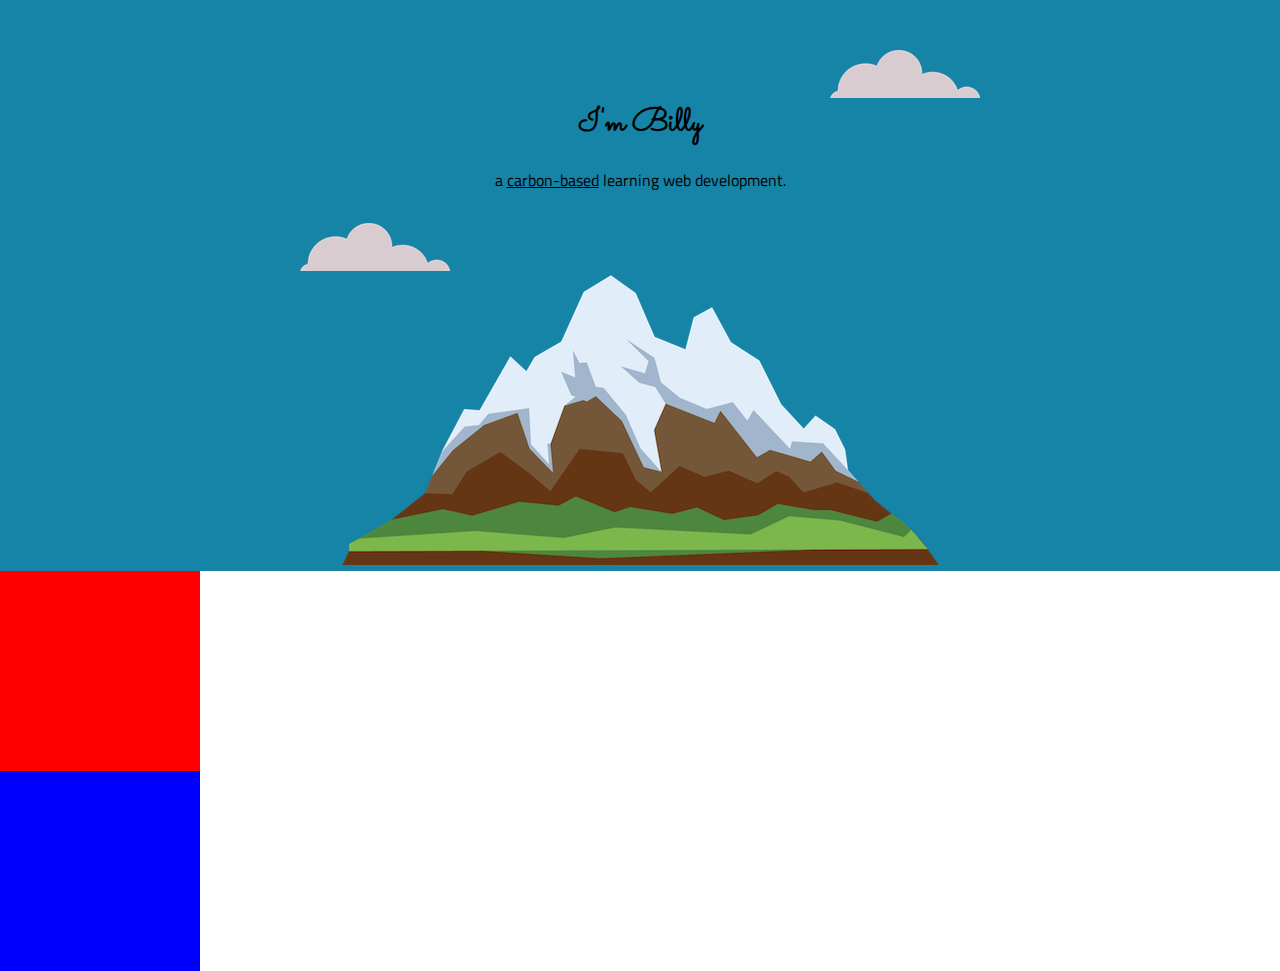
==== rev2/index.html @ 7c3bb885 "fun with css" ====
<!DOCTYPE html>
<html lang="en" dir="ltr">
  <head>
    <meta charset="utf-8">
    <title>Billy Ellison</title>
    <link rel="stylesheet" href="css/styles.css">
    <link rel="icon" href="favicon.ico">
    <link href="https://fonts.googleapis.com/css?family=Montserrat|Sacramento|Titillium+Web" rel="stylesheet">
  </head>
  <body>
    <div class="top-container">
      <img class="top-cloud" src="images/cloud.png" alt="cloud-img">
      <h1>I'm Billy</h1>
      <p>a <span class="ul">carbon-based</span> learning web development.</p>
      <img class="bottom-cloud" src="images/cloud.png" alt="cloud-img">
      <img src="images/mountain.png" alt="mountain-img">
    </div>
    <div class="middle-container">

    </div>
    <div class="bottom-container">

    </div>

  </body>
</html>
---- rev2/css/styles.css ----
body{
  margin: 0;
  text-align: center;
  font-family: 'Titillium Web', sans-serif;
}

h1 {
  margin-top: 0;
  font-family: 'Sacramento', cursive;
}

h2 {
  font-family: 'Montserrat', sans-serif;
}

h3 {
  font-family: 'Montserrat', sans-serif;
}

.top-container {
  background-color: #1684a7;
  position: relative;
  padding-top: 100px;
}

.middle-container {
  background-color: red;
  height: 200px;
  width: 200px;
}

.bottom-container {
  background-color: blue;
  height: 200px;
  width: 200px;
}

.top-cloud {
  position: absolute;
  right: 300px;
  top: 50px;
}

.bottom-cloud {
  position: absolute;
  left: 300px;
  bottom: 300px;
}

.ul {
  text-decoration: underline;
}
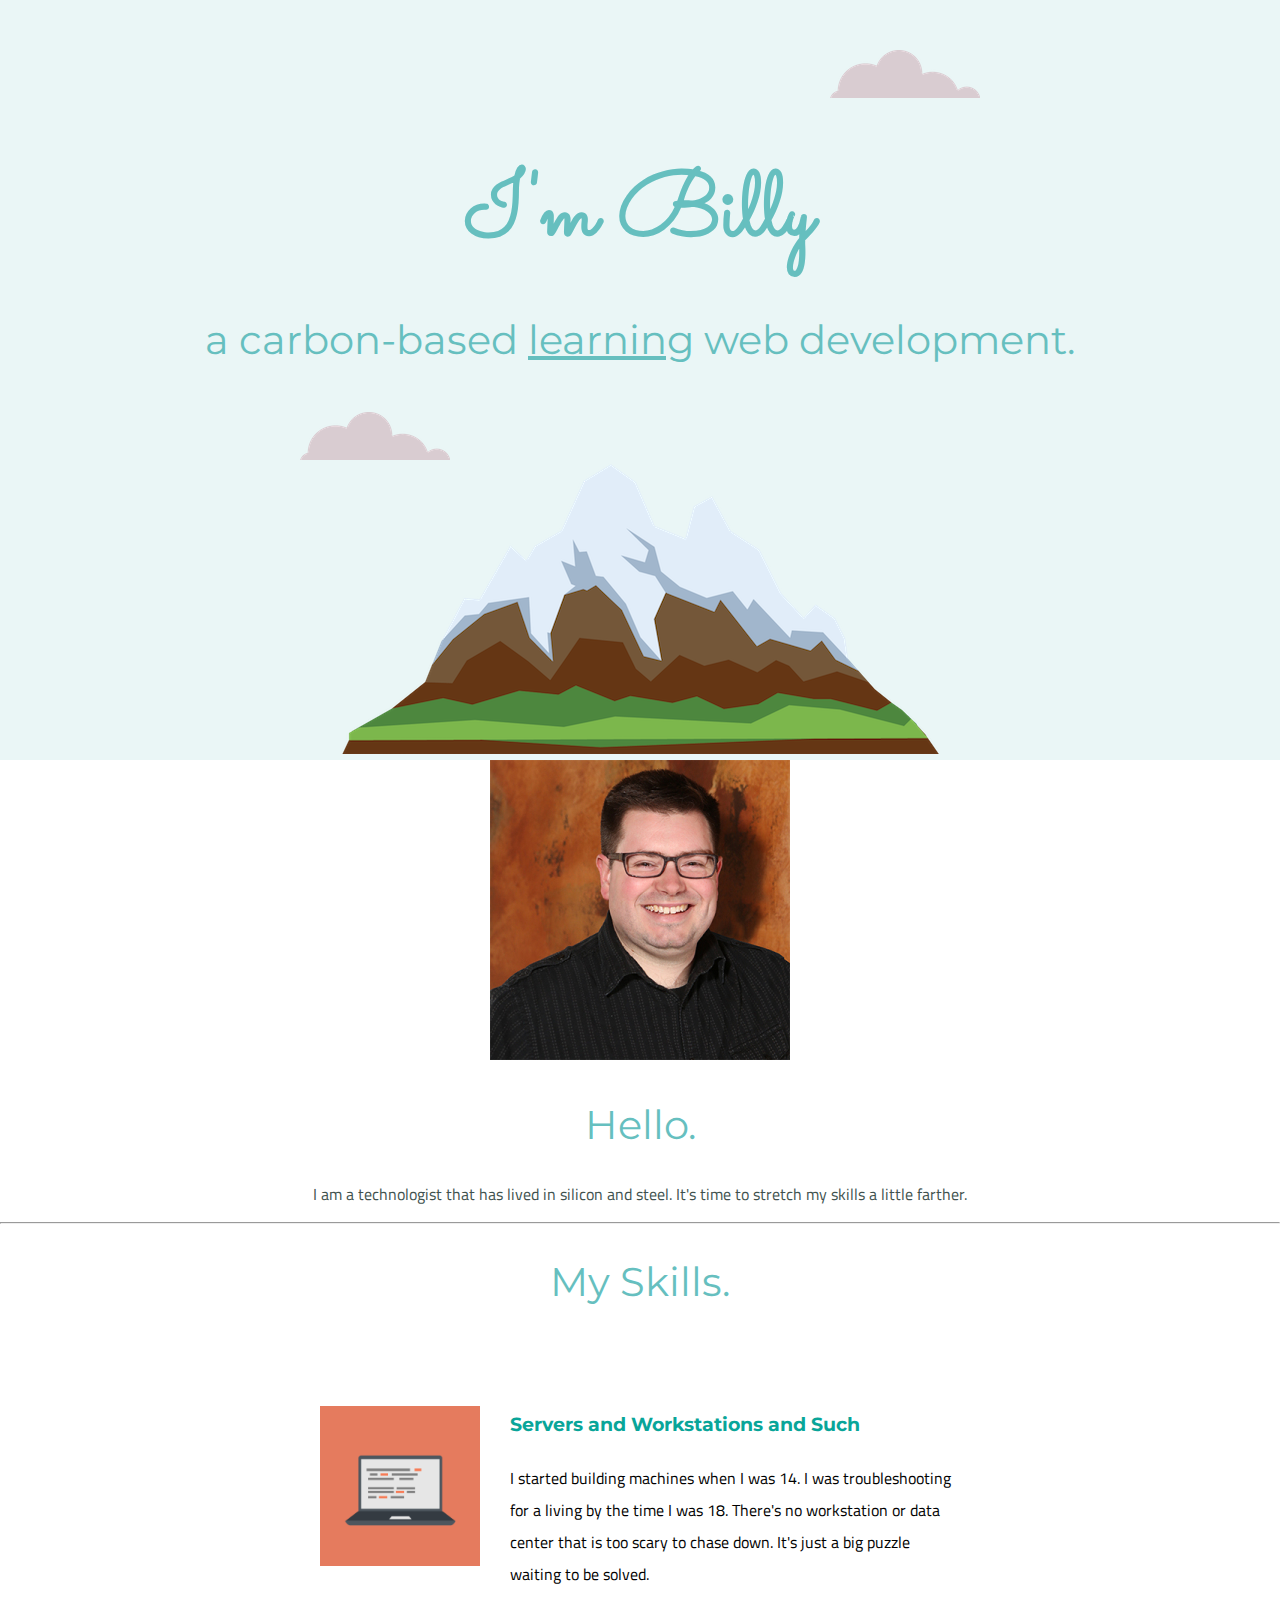
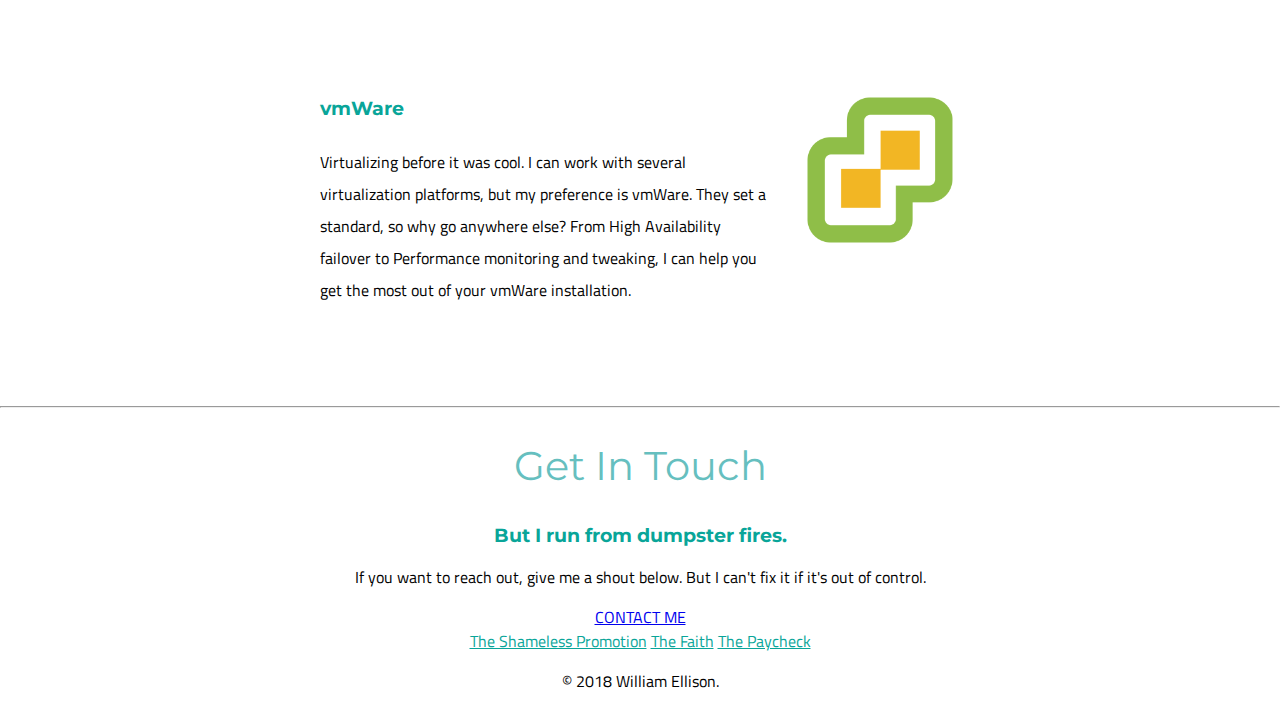
==== commit 68dbfe6c: "Latest Revisions with CSS updates" ====
--- a/rev2/index.html
+++ b/rev2/index.html
@@ -11,16 +11,47 @@
     <div class="top-container">
       <img class="top-cloud" src="images/cloud.png" alt="cloud-img">
       <h1>I'm Billy</h1>
-      <p>a <span class="ul">carbon-based</span> learning web development.</p>
+      <h2>a carbon-based <span class="ul">learning</span> web development.</h2>
       <img class="bottom-cloud" src="images/cloud.png" alt="cloud-img">
       <img src="images/mountain.png" alt="mountain-img">
     </div>
     <div class="middle-container">
+      <div class="profile">
+        <img src="images/me.jpg" alt="Me-img">
+        <h2>Hello.</h2>
+        <p>I am a technologist that has lived in silicon and steel. It's time to stretch my skills a little farther.</p>
+      </div>
+      <hr>
+      <div class="skills">
+        <h2>My Skills.</h2>
+        <div class="skill-row">
+          <img class="Computers" src="images/computer.png" alt="computer-img">
+          <h3>Servers and Workstations and Such</h3>
+          <p>I started building machines when I was 14. I was troubleshooting for a living by the time I was 18. There's no workstation or data center that is too scary to chase down. It's just a big puzzle waiting to be solved.</p>
+        </div>
+        <div class="skill-row">
+          <img class="vmware" src="images/vmware.png" alt="vmware-img">
+          <h3>vmWare</h3>
+          <p>Virtualizing before it was cool. I can work with several virtualization platforms, but my preference is vmWare. They set a standard, so why go anywhere else? From High Availability failover to Performance monitoring and tweaking, I can help you get the most out of your vmWare installation.</p>
+        </div>
+      </div>
+      <hr>
+      <div class="contact-me">
+        <h2>Get In Touch</h2>
+        <h3>But I run from dumpster fires.</h3>
+        <p>If you want to reach out, give me a shout below. But I can't fix it if it's out of control.</p>
+        <a class="btn" href="mailto:billy.ellison@.com">CONTACT ME</a>
+      </div>
+    </div>
 
+
+    <div class="bottom-container">
+      <a class="footer-link" href="https://www.linkedin.com/in/wd2048">The Shameless Promotion</a>
+      <a class="footer-link" href="https://jw.org/">The Faith</a>
+      <a class="footer-link" href="https://www.dextersolutions.net">The Paycheck</a>
+      <p>© 2018 William Ellison.</p>
     </div>
-    <div class="bottom-container">
 
-    </div>
 
   </body>
 </html>
--- a/rev2/css/styles.css
+++ b/rev2/css/styles.css
@@ -6,34 +6,36 @@
 }
 
 h1 {
-  margin-top: 0;
+  color: #66BFBF;
   font-family: 'Sacramento', cursive;
+  font-size: 5.625em;
+  margin: 50px auto 0 auto;
 }
 
 h2 {
+  color: #66BFBF;
   font-family: 'Montserrat', sans-serif;
+  font-size: 2.5rem;
+  font-weight: normal;
 }
 
 h3 {
+  color: #09a599;
   font-family: 'Montserrat', sans-serif;
 }
 
 .top-container {
-  background-color: #1684a7;
+  background-color: #EAF6F6;
   position: relative;
   padding-top: 100px;
 }
 
 .middle-container {
-  background-color: red;
-  height: 200px;
-  width: 200px;
+
 }
 
 .bottom-container {
-  background-color: blue;
-  height: 200px;
-  width: 200px;
+
 }
 
 .top-cloud {
@@ -51,3 +53,31 @@
 .ul {
   text-decoration: underline;
 }
+
+.profile {
+  border-radius: 100%;
+  color: #40514E;
+}
+
+.footer-link {
+  color: #09a599;
+}
+
+.skill-row {
+  line-height: 2;
+  margin: 100px auto 100px auto;
+  text-align: left;
+  width: 50%;
+}
+
+.Computers {
+  float: left;
+  margin-right: 30px;
+  width: 25%
+}
+
+.vmware {
+  float: right;
+  margin-left: 30px;
+  width: 25%
+}
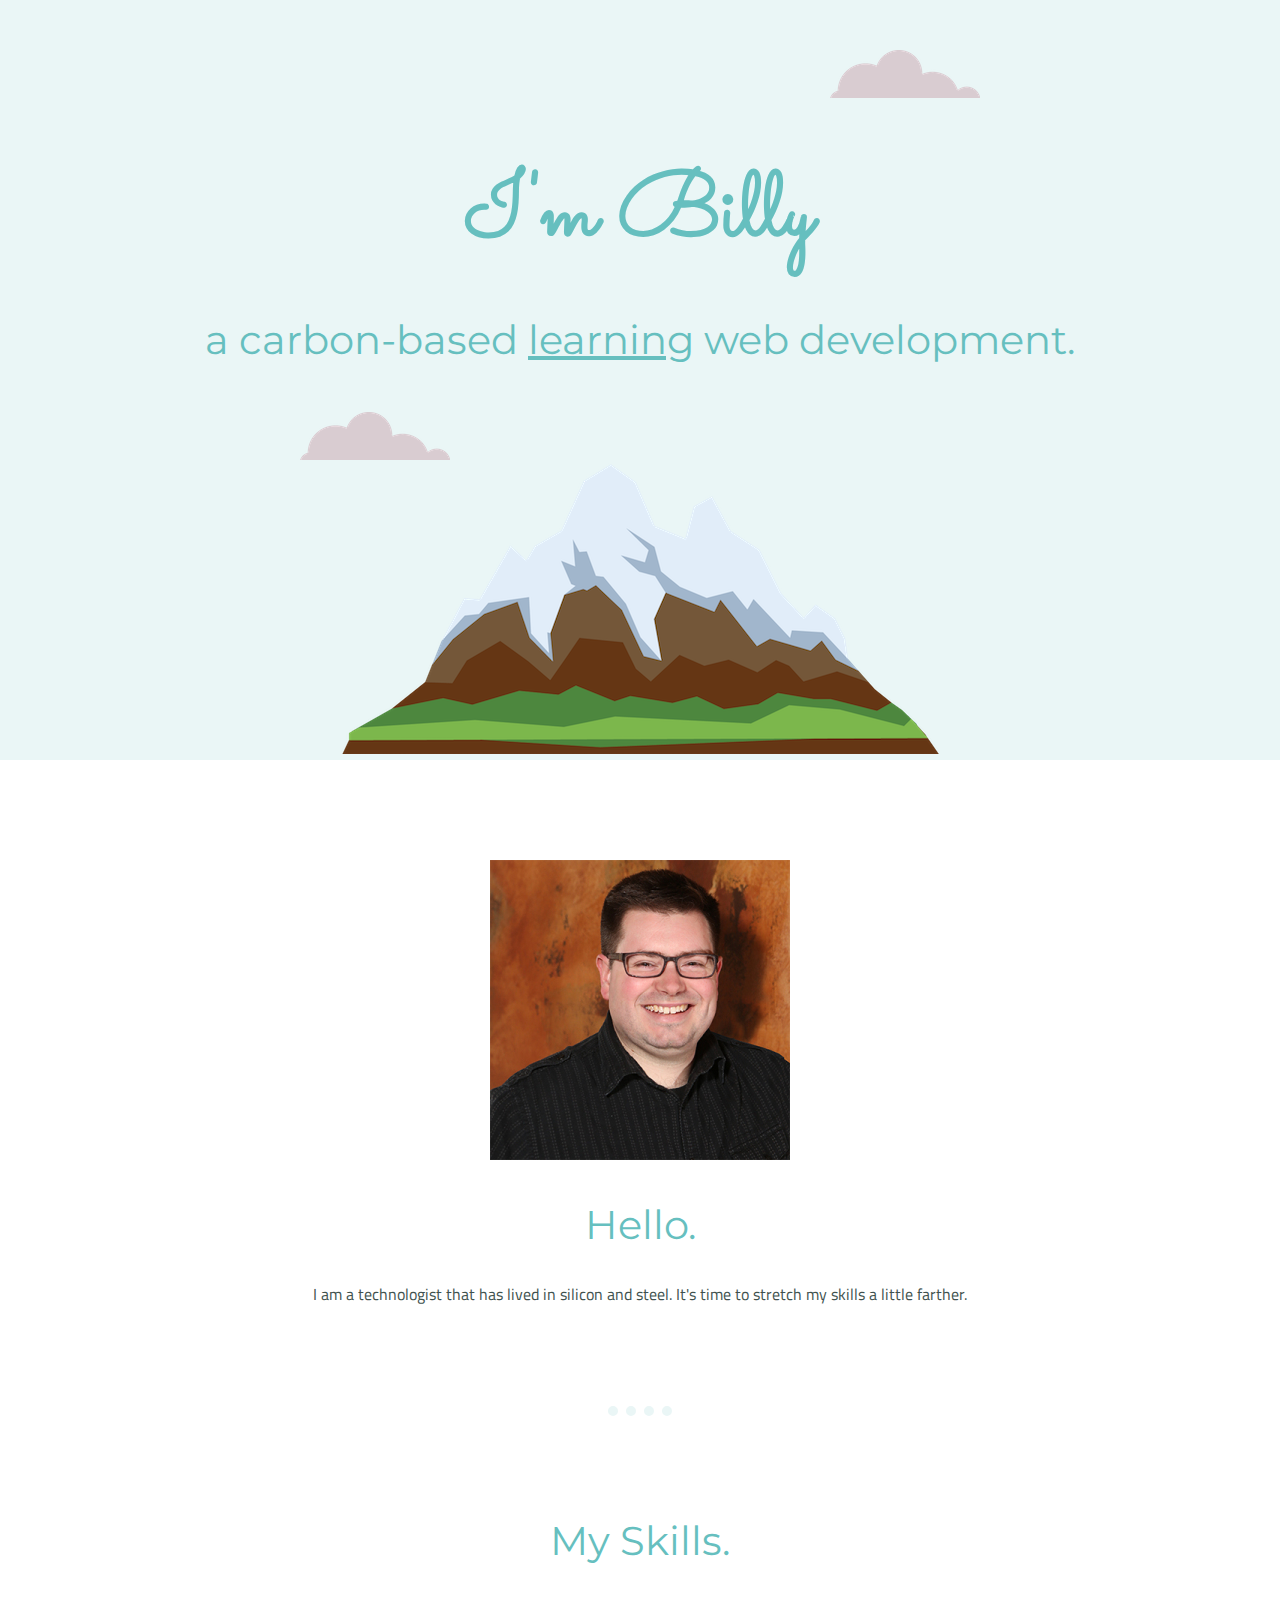
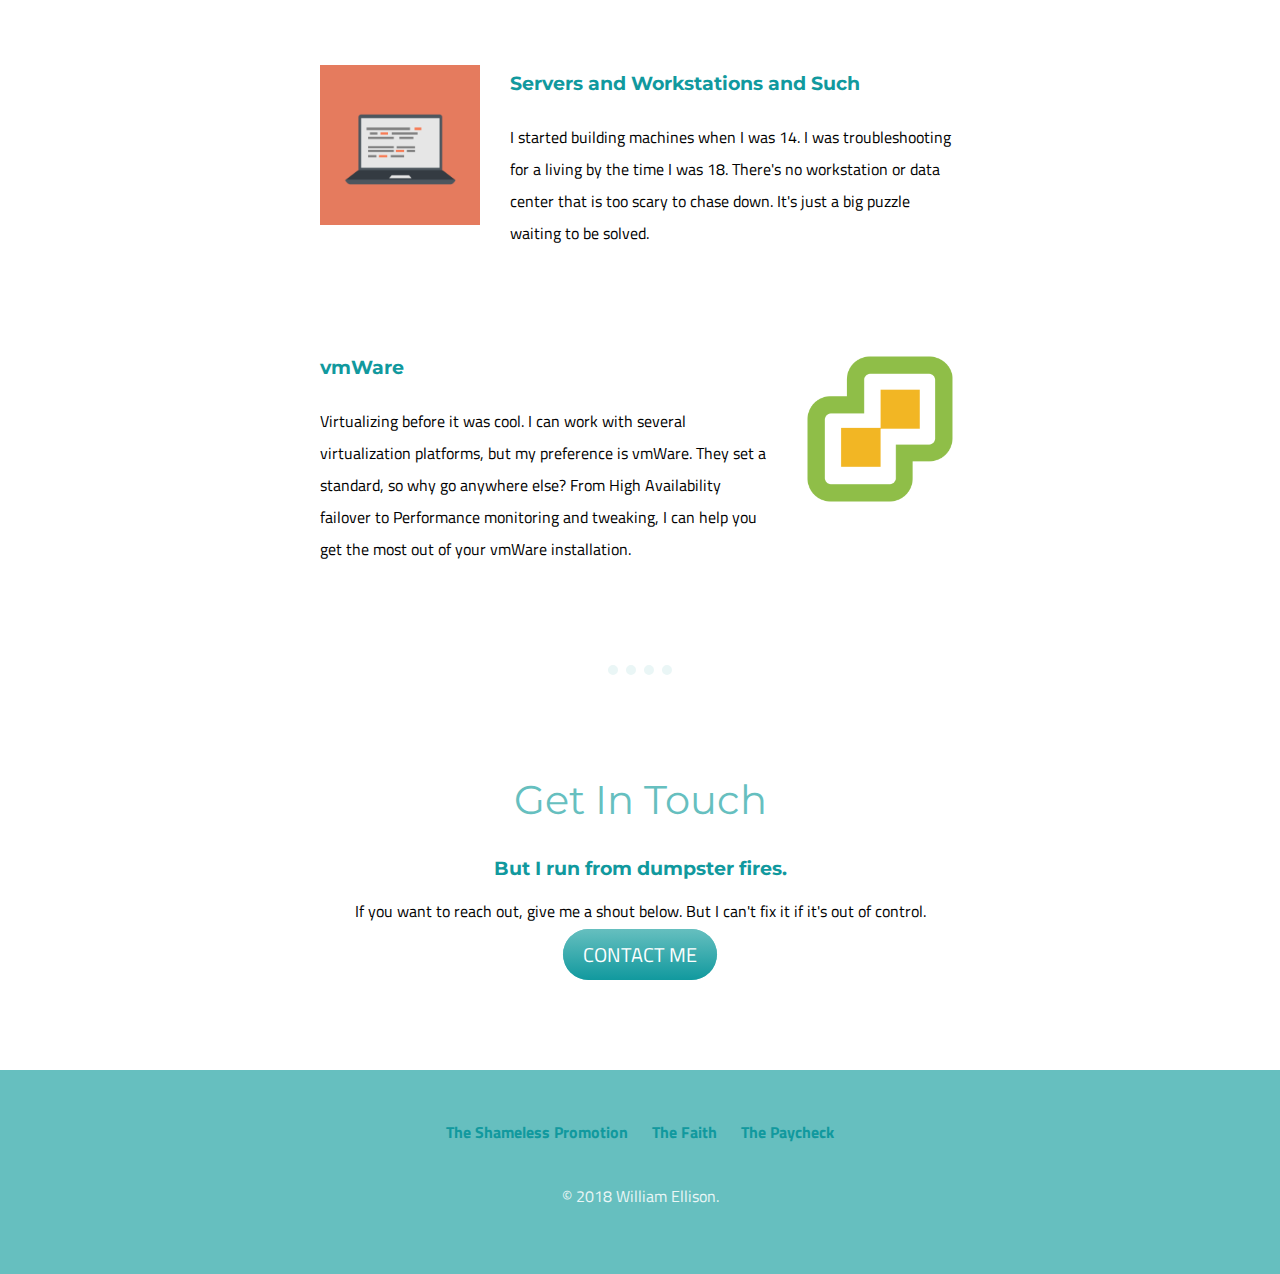
==== commit 4cdcb368: "Final CSS Challenge" ====
--- a/rev2/index.html
+++ b/rev2/index.html
@@ -40,7 +40,7 @@
         <h2>Get In Touch</h2>
         <h3>But I run from dumpster fires.</h3>
         <p>If you want to reach out, give me a shout below. But I can't fix it if it's out of control.</p>
-        <a class="btn" href="mailto:billy.ellison@.com">CONTACT ME</a>
+        <a class="butn" href="mailto:billy.ellison@.com">CONTACT ME</a>
       </div>
     </div>
 
@@ -49,6 +49,8 @@
       <a class="footer-link" href="https://www.linkedin.com/in/wd2048">The Shameless Promotion</a>
       <a class="footer-link" href="https://jw.org/">The Faith</a>
       <a class="footer-link" href="https://www.dextersolutions.net">The Paycheck</a>
+      <br>
+      <br>
       <p>© 2018 William Ellison.</p>
     </div>
 
--- a/rev2/css/styles.css
+++ b/rev2/css/styles.css
@@ -20,8 +20,17 @@
 }
 
 h3 {
-  color: #09a599;
+  color: #11999E;
   font-family: 'Montserrat', sans-serif;
+}
+
+hr {
+    border-style: none;
+    border-top-style: dotted;
+    border-top-width: 10px;
+    border-top-color: #EAF6F6;
+    margin: 100px auto;
+    width: 5%;
 }
 
 .top-container {
@@ -31,11 +40,14 @@
 }
 
 .middle-container {
-
+  margin: 100px 0;
 }
 
 .bottom-container {
-
+  background-color: #66BFBF;
+  color: #EAF6F6;
+  margin-top: 50px;
+  padding: 50px 0;
 }
 
 .top-cloud {
@@ -60,7 +72,10 @@
 }
 
 .footer-link {
-  color: #09a599;
+  color: #11999E;
+  font-weight: bold;
+  margin: 10px;
+  text-decoration: none;
 }
 
 .skill-row {
@@ -81,3 +96,29 @@
   margin-left: 30px;
   width: 25%
 }
+
+.butn {
+  background: #66BFBF;
+  background-image: -webkit-linear-gradient(top, #66BFBF, #11999E);
+  background-image: -moz-linear-gradient(top, #66BFBF, #11999E);
+  background-image: -ms-linear-gradient(top, #66BFBF, #11999E);
+  background-image: -o-linear-gradient(top, #66BFBF, #11999E);
+  background-image: linear-gradient(to bottom, #66BFBF, #11999E);
+  -webkit-border-radius: 28;
+  -moz-border-radius: 28;
+  border-radius: 28px;
+  color: #ffffff;
+  font-size: 20px;
+  padding: 10px 20px 10px 20px;
+  text-decoration: none;
+}
+
+.butn:hover {
+  background: #11999E;
+  background-image: -webkit-linear-gradient(top, #11999E, #66BFBF);
+  background-image: -moz-linear-gradient(top, #11999E, #66BFBF);
+  background-image: -ms-linear-gradient(top, #11999E, #66BFBF);
+  background-image: -o-linear-gradient(top, #11999E, #66BFBF);
+  background-image: linear-gradient(to bottom, #11999E, #66BFBF);
+  text-decoration: none;
+}
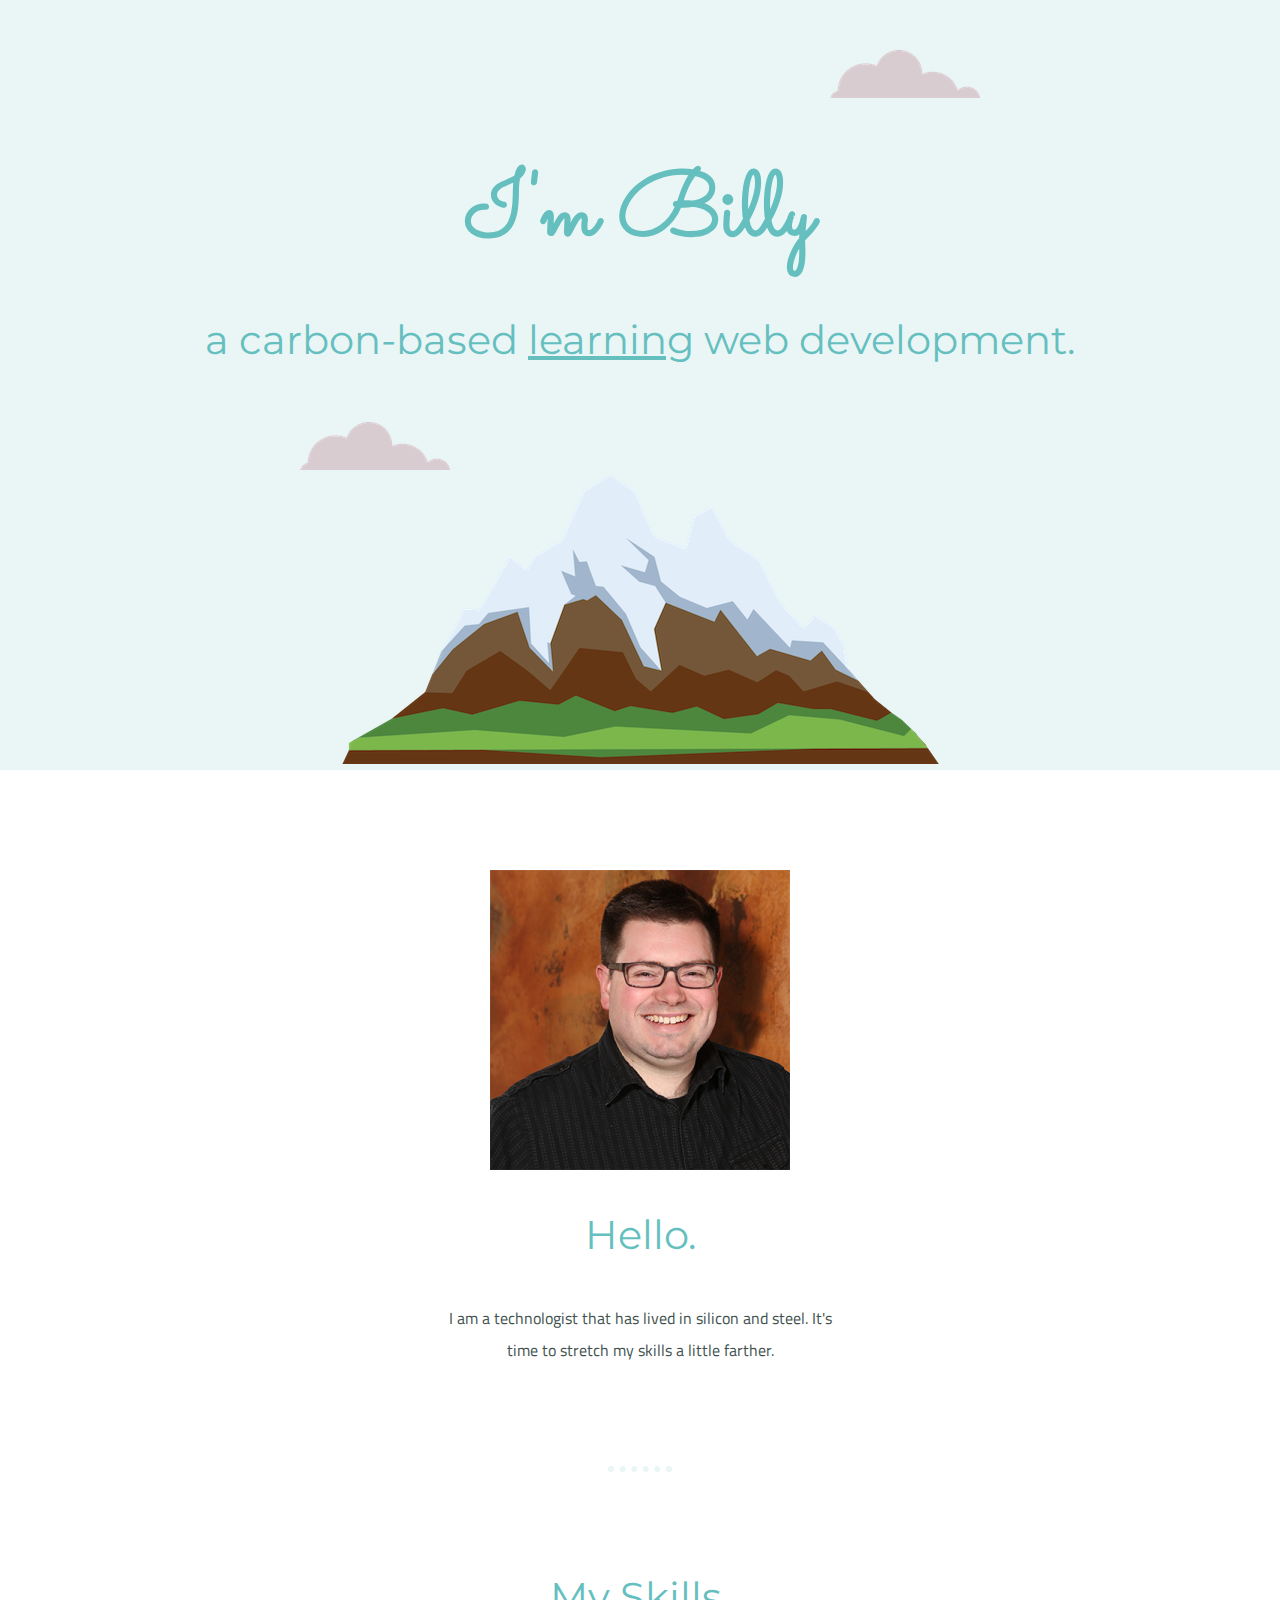
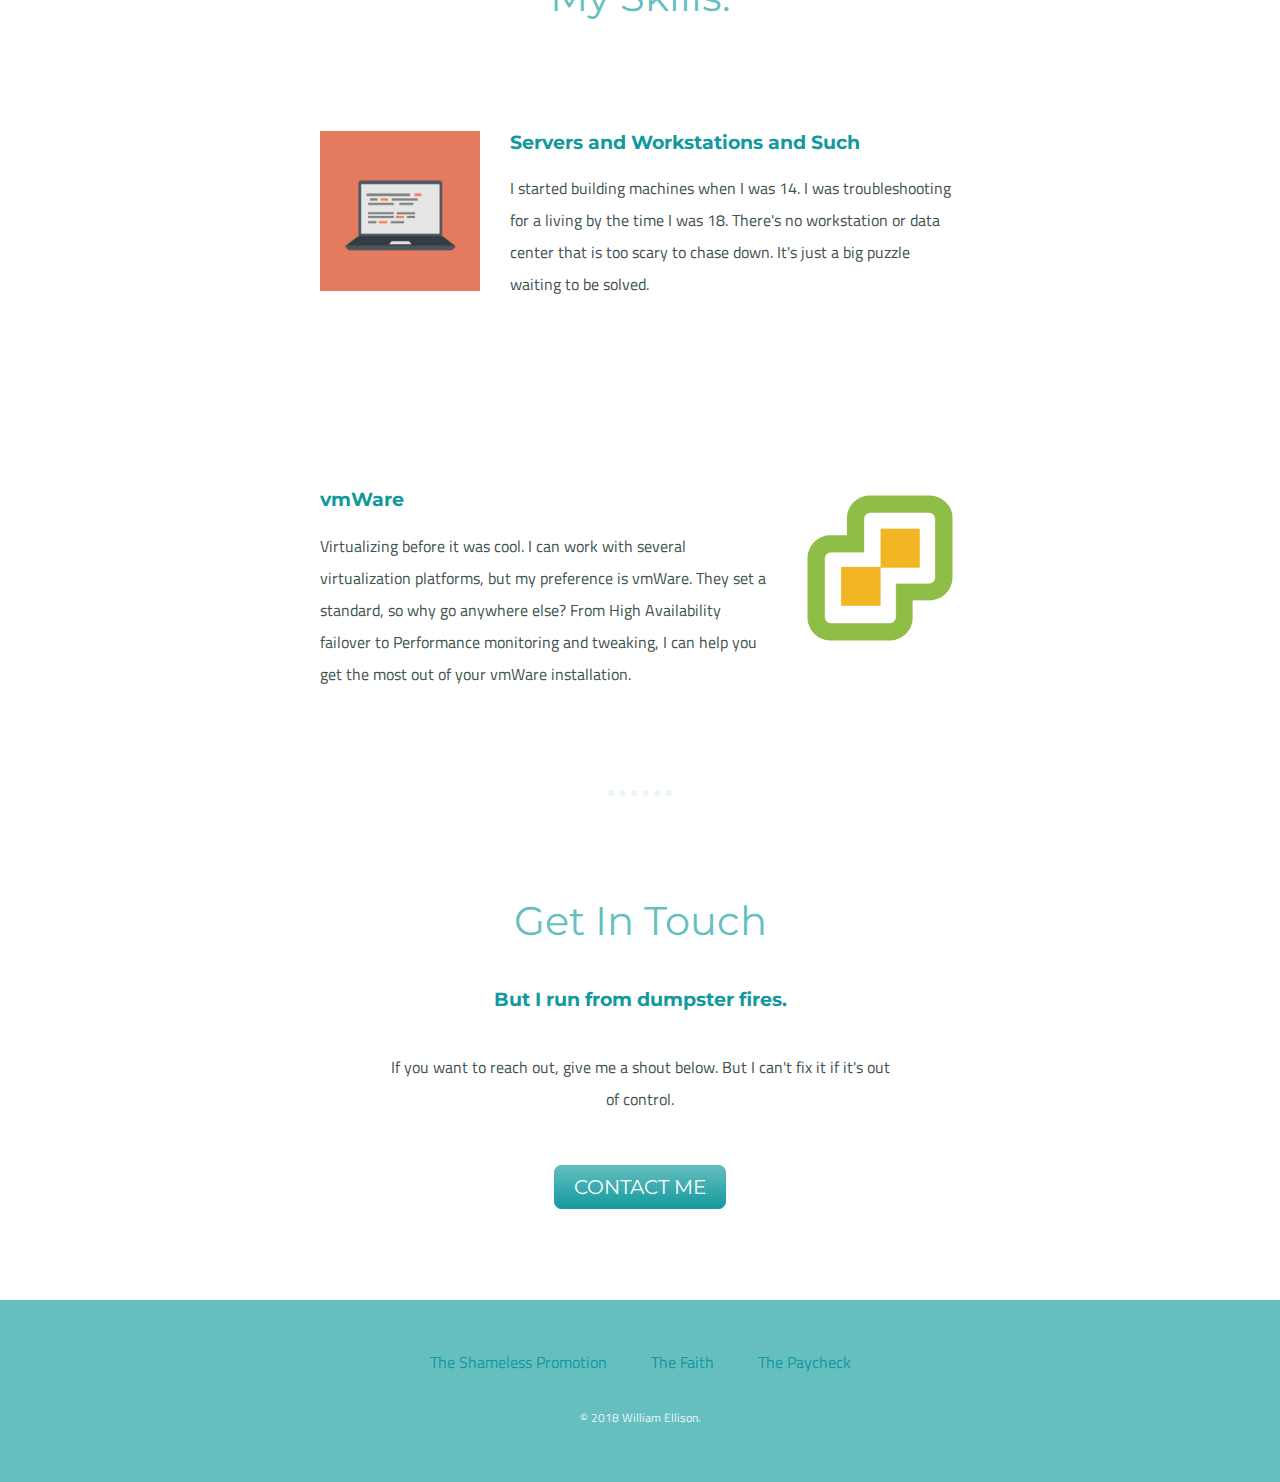
==== commit 71f11218: "After review" ====
--- a/rev2/index.html
+++ b/rev2/index.html
@@ -19,7 +19,7 @@
       <div class="profile">
         <img src="images/me.jpg" alt="Me-img">
         <h2>Hello.</h2>
-        <p>I am a technologist that has lived in silicon and steel. It's time to stretch my skills a little farther.</p>
+        <p class="intro">I am a technologist that has lived in silicon and steel. It's time to stretch my skills a little farther.</p>
       </div>
       <hr>
       <div class="skills">
@@ -27,7 +27,7 @@
         <div class="skill-row">
           <img class="Computers" src="images/computer.png" alt="computer-img">
           <h3>Servers and Workstations and Such</h3>
-          <p>I started building machines when I was 14. I was troubleshooting for a living by the time I was 18. There's no workstation or data center that is too scary to chase down. It's just a big puzzle waiting to be solved.</p>
+          <p>I started building machines when I was 14. I was troubleshooting for a living by the time I was 18. There's no workstation or data center that is too scary to chase down. It's just a big puzzle waiting to be solved.</p><br><br><br>
         </div>
         <div class="skill-row">
           <img class="vmware" src="images/vmware.png" alt="vmware-img">
@@ -39,7 +39,7 @@
       <div class="contact-me">
         <h2>Get In Touch</h2>
         <h3>But I run from dumpster fires.</h3>
-        <p>If you want to reach out, give me a shout below. But I can't fix it if it's out of control.</p>
+        <p class="contact-message">If you want to reach out, give me a shout below. But I can't fix it if it's out of control.</p>
         <a class="butn" href="mailto:billy.ellison@.com">CONTACT ME</a>
       </div>
     </div>
@@ -49,9 +49,7 @@
       <a class="footer-link" href="https://www.linkedin.com/in/wd2048">The Shameless Promotion</a>
       <a class="footer-link" href="https://jw.org/">The Faith</a>
       <a class="footer-link" href="https://www.dextersolutions.net">The Paycheck</a>
-      <br>
-      <br>
-      <p>© 2018 William Ellison.</p>
+      <p class="copyright">© 2018 William Ellison.</p>
     </div>
 
 
--- a/rev2/css/styles.css
+++ b/rev2/css/styles.css
@@ -1,5 +1,6 @@
 
 body{
+  color: #40514E;
   margin: 0;
   text-align: center;
   font-family: 'Titillium Web', sans-serif;
@@ -17,6 +18,7 @@
   font-family: 'Montserrat', sans-serif;
   font-size: 2.5rem;
   font-weight: normal;
+  padding-bottom: 10px;
 }
 
 h3 {
@@ -25,12 +27,14 @@
 }
 
 hr {
-    border-style: none;
-    border-top-style: dotted;
-    border-top-width: 10px;
-    border-top-color: #EAF6F6;
-    margin: 100px auto;
-    width: 5%;
+  border: dotted #EAF6F6 6px;
+  border-bottom: none;
+  width: 4%;
+  margin: 100px auto;
+}
+
+p {
+  line-height: 2;
 }
 
 .top-container {
@@ -47,7 +51,7 @@
   background-color: #66BFBF;
   color: #EAF6F6;
   margin-top: 50px;
-  padding: 50px 0;
+  padding: 50px 0 20px;
 }
 
 .top-cloud {
@@ -68,18 +72,25 @@
 
 .profile {
   border-radius: 100%;
-  color: #40514E;
+}
+
+.intro {
+  margin: auto;
+  width: 30%;
 }
 
 .footer-link {
   color: #11999E;
-  font-weight: bold;
-  margin: 10px;
+  font-family: 'Montserrat' sans-serif;
+  margin: 10px 20px;
   text-decoration: none;
 }
 
+.footer-link:hover {
+  color: #EAF6F6;
+}
+
 .skill-row {
-  line-height: 2;
   margin: 100px auto 100px auto;
   text-align: left;
   width: 50%;
@@ -104,10 +115,11 @@
   background-image: -ms-linear-gradient(top, #66BFBF, #11999E);
   background-image: -o-linear-gradient(top, #66BFBF, #11999E);
   background-image: linear-gradient(to bottom, #66BFBF, #11999E);
-  -webkit-border-radius: 28;
-  -moz-border-radius: 28;
-  border-radius: 28px;
+  -webkit-border-radius: 8;
+  -moz-border-radius: 8;
+  border-radius: 8px;
   color: #ffffff;
+  font-family: 'Montserrat', sans-serif;
   font-size: 20px;
   padding: 10px 20px 10px 20px;
   text-decoration: none;
@@ -122,3 +134,14 @@
   background-image: linear-gradient(to bottom, #11999E, #66BFBF);
   text-decoration: none;
 }
+
+.contact-message {
+  margin: 40px auto 60px;
+  width: 40%;
+}
+
+.copyright {
+  color: #EAF6F6;
+  font-size: 0.75em;
+  padding: 20px 0;
+}
